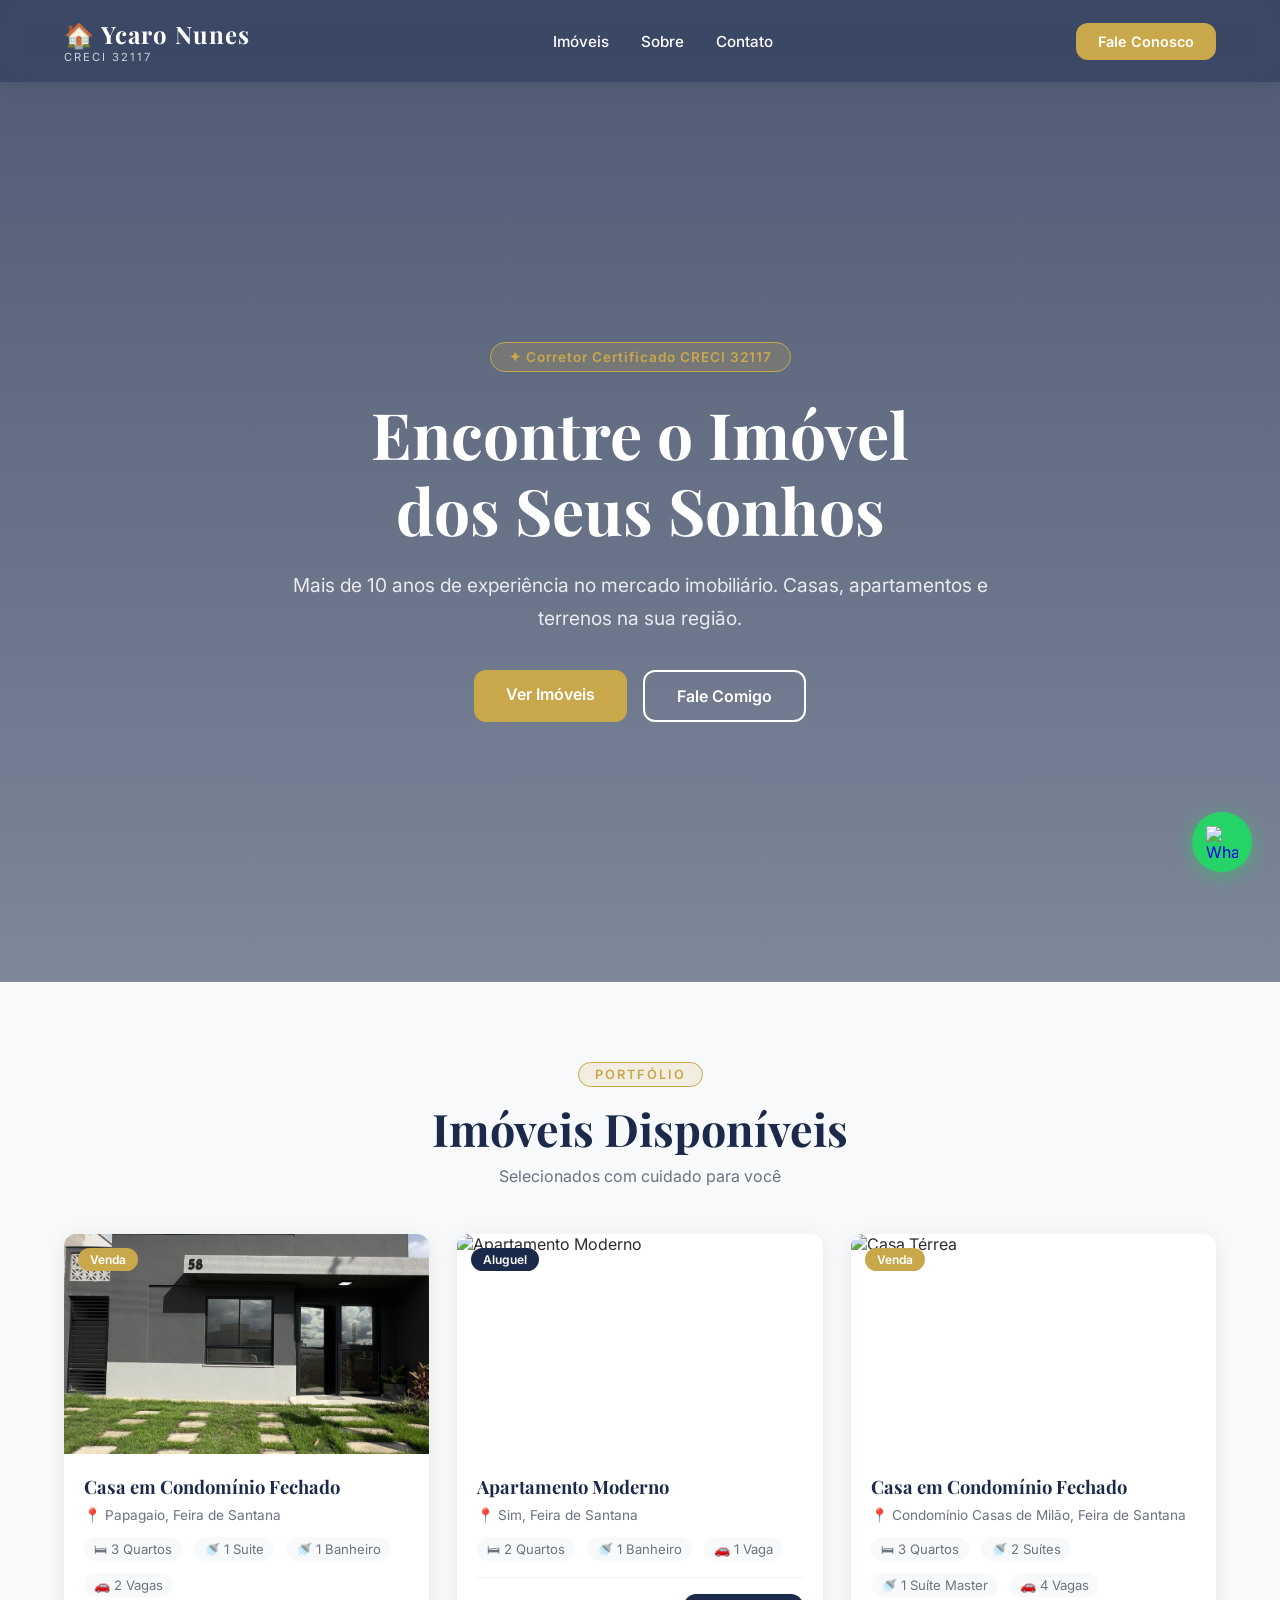
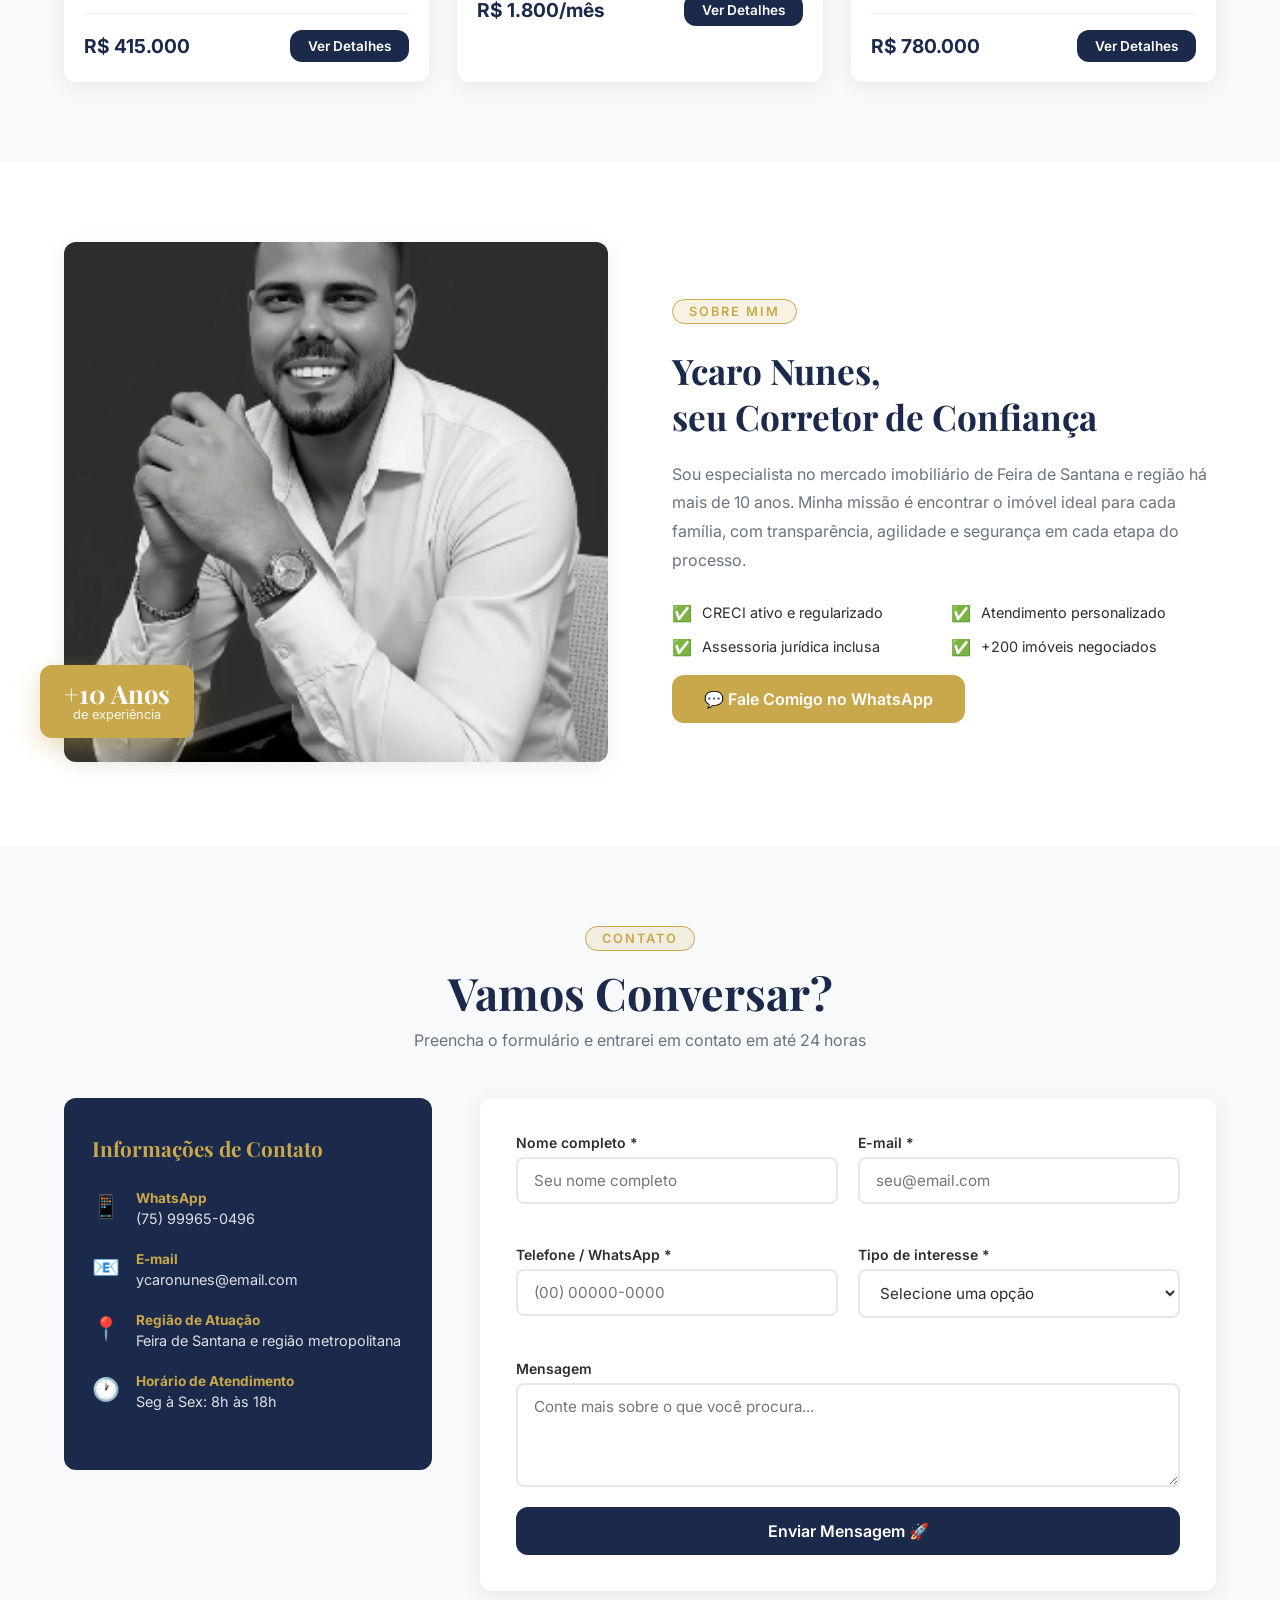
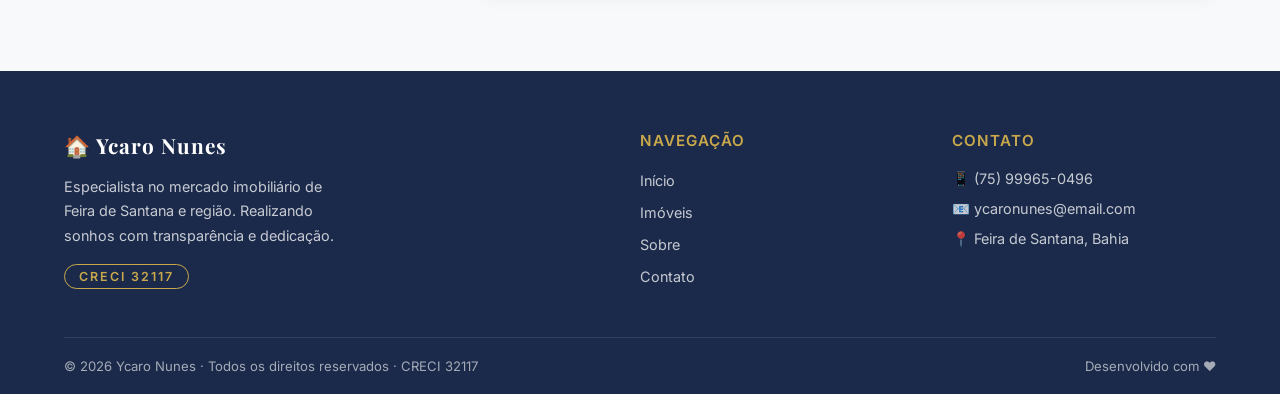
==== index.html @ d9e3348f "correcoes finais Ycaro Nunes" ====
<!doctype html>
<html lang="pt-br">
  <head>
    <meta charset="UTF-8" />
    <meta name="viewport" content="width=device-width, initial-scale=1.0" />
    <title>Ycaro Nunes | Corretor de Imóveis - CRECI 32117</title>
    <link
      href="https://fonts.googleapis.com/css2?family=Inter:wght@400;500;600&family=Playfair+Display:wght@700&display=swap"
      rel="stylesheet"
    />
    <link rel="stylesheet" href="assets/css/style.css" />
  </head>
  <body>
    <header class="header" id="header">
      <div class="container">
        <a href="#" class="logo">
          🏠 Ycaro Nunes <span class="logo-creci">CRECI 32117</span>
        </a>

        <nav class="nav" id="nav">
          <ul class="nav-list">
            <li><a href="#imoveis">Imóveis</a></li>
            <li><a href="#sobre">Sobre</a></li>
            <li><a href="#contato">Contato</a></li>
          </ul>
        </nav>

        <a href="#contato" class="btn-cta">Fale Conosco</a>
        <button class="hamburger" id="hamburger">☰</button>
      </div>
    </header>

    <section class="hero" id="inicio">
      <div class="hero-overlay"></div>
      <div class="hero-content">
        <span class="hero-badge">✦ Corretor Certificado CRECI 32117</span>
        <h1 class="hero-titulo">
          Encontre o Imóvel <br />
          dos Seus Sonhos
        </h1>
        <p class="hero-subtitulo">
          Mais de 10 anos de experiência no mercado imobiliário. Casas,
          apartamentos e terrenos na sua região.
        </p>
        <div class="hero-botoes">
          <a href="#imoveis" class="btn-primario">Ver Imóveis</a>
          <a href="#contato" class="btn-secundario">Fale Comigo</a>
        </div>
      </div>
    </section>

    <section class="imoveis" id="imoveis">
      <div class="imoveis-container">
        <div class="secao-titulo animate">
          <span class="secao-badge">Portfólio</span>
          <h2>Imóveis Disponíveis</h2>
          <p>Selecionados com cuidado para você</p>
        </div>

        <div class="cards-grid">
          <div class="card animate delay-1">
            <div class="card-imagem">
              <img
                src="assets/images/papagaio/like-0/frente.jpg"
                alt="Casa em Condomínio"
              />
              <span class="card-tag">Venda</span>
            </div>
            <div class="card-corpo">
              <h3 class="card-titulo">Casa em Condomínio Fechado</h3>
              <p class="card-localizacao">📍 Papagaio, Feira de Santana</p>
              <div class="card-detalhes">
                <span>🛏 3 Quartos</span>
                <span>🚿 1 Suite</span>
                <span>🚿 1 Banheiro</span>
                <span>🚗 2 Vagas</span>
              </div>
              <div class="card-rodape">
                <strong class="card-preco">R$ 415.000</strong>
                <a
                  href="https://wa.me/5575999650496?text=Olá%20Ycaro!%20Tenho%20interesse%20neste%20imóvel."
                  target="_blank"
                  class="card-btn"
                  >Ver Detalhes</a
                >
              </div>
            </div>
          </div>

          <div class="card animate delay-2">
            <div class="card-imagem">
              <img
                src="https://images.unsplash.com/photo-1522708323590-d24dbb6b0267?w=600"
                alt="Apartamento Moderno"
              />
              <span class="card-tag tag-aluguel">Aluguel</span>
            </div>
            <div class="card-corpo">
              <h3 class="card-titulo">Apartamento Moderno</h3>
              <p class="card-localizacao">📍 Sim, Feira de Santana</p>
              <div class="card-detalhes">
                <span>🛏 2 Quartos</span>
                <span>🚿 1 Banheiro</span>
                <span>🚗 1 Vaga</span>
              </div>
              <div class="card-rodape">
                <strong class="card-preco">R$ 1.800/mês</strong>
                <a
                  href="https://wa.me/5575999650496?text=Olá%20Ycaro!%20Tenho%20interesse%20neste%20imóvel."
                  target="_blank"
                  class="card-btn"
                  >Ver Detalhes</a
                >
              </div>
            </div>
          </div>

          <div class="card animate delay-3">
            <div class="card-imagem">
              <img
                src="assets/images/Sim/Casas-de-Milao/casa0/principal.jpg"
                alt="Casa Térrea"
              />
              <span class="card-tag">Venda</span>
            </div>
            <div class="card-corpo">
              <h3 class="card-titulo">Casa em Condomínio Fechado</h3>
              <p class="card-localizacao">
                📍 Condomínio Casas de Milão, Feira de Santana
              </p>
              <div class="card-detalhes">
                <span>🛏 3 Quartos</span>
                <span>🚿 2 Suítes</span>
                <span>🚿 1 Suíte Master</span>
                <span>🚗 4 Vagas</span>
              </div>
              <div class="card-rodape">
                <strong class="card-preco">R$ 780.000</strong>
                <a
                  href="https://wa.me/5575999650496?text=Olá%20Ycaro!%20Tenho%20interesse%20neste%20imóvel."
                  target="_blank"
                  class="card-btn"
                  >Ver Detalhes</a
                >
              </div>
            </div>
          </div>
        </div>
      </div>
    </section>

    <section class="sobre" id="sobre">
      <div class="sobre-container">
        <div class="sobre-imagem animate-esquerda">
          <img
            src="assets/images/foto-sobre.jpg"
            alt="Ycaro Nunes - Corretor"
          />
          <div class="sobre-card-flutuante">
            <strong>+10 Anos</strong>
            <span>de experiência</span>
          </div>
        </div>

        <div class="sobre-conteudo animate-direita">
          <span class="secao-badge">Sobre Mim</span>
          <h2 class="sobre-titulo">
            Ycaro Nunes, <br />seu Corretor de Confiança
          </h2>
          <p class="sobre-texto">
            Sou especialista no mercado imobiliário de Feira de Santana e região
            há mais de 10 anos. Minha missão é encontrar o imóvel ideal para
            cada família, com transparência, agilidade e segurança em cada etapa
            do processo.
          </p>

          <div class="sobre-diferenciais">
            <div class="diferencial">
              <span class="diferencial-icone">✅</span>
              <span>CRECI ativo e regularizado</span>
            </div>
            <div class="diferencial">
              <span class="diferencial-icone">✅</span>
              <span>Atendimento personalizado</span>
            </div>
            <div class="diferencial">
              <span class="diferencial-icone">✅</span>
              <span>Assessoria jurídica inclusa</span>
            </div>
            <div class="diferencial">
              <span class="diferencial-icone">✅</span>
              <span>+200 imóveis negociados</span>
            </div>
          </div>

          <a
            href="https://wa.me/5575999650496?text=Olá%20Ycaro!%20Gostaria%20de%20conhecer%20seus%20imóveis."
            target="_blank"
            class="btn-primario"
          >
            💬 Fale Comigo no WhatsApp
          </a>
        </div>
      </div>
    </section>

    <section class="contato" id="contato">
      <div class="contato-container">
        <div class="secao-titulo animate">
          <span class="secao-badge">Contato</span>
          <h2>Vamos Conversar?</h2>
          <p>Preencha o formulário e entrarei em contato em até 24 horas</p>
        </div>

        <div class="contato-wrapper animate">
          <div class="contato-info">
            <h3>Informações de Contato</h3>
            <div class="info-item">
              <span class="info-icone">📱</span>
              <div>
                <strong>WhatsApp</strong>
                <p>(75) 99965-0496</p>
              </div>
            </div>
            <div class="info-item">
              <span class="info-icone">📧</span>
              <div>
                <strong>E-mail</strong>
                <p>ycaronunes@email.com</p>
              </div>
            </div>
            <div class="info-item">
              <span class="info-icone">📍</span>
              <div>
                <strong>Região de Atuação</strong>
                <p>Feira de Santana e região metropolitana</p>
              </div>
            </div>
            <div class="info-item">
              <span class="info-icone">🕐</span>
              <div>
                <strong>Horário de Atendimento</strong>
                <p>Seg à Sex: 8h às 18h</p>
              </div>
            </div>
          </div>

          <form class="formulario" id="formulario" novalidate>
            <div class="campo-grupo">
              <label for="nome">Nome completo *</label>
              <input
                type="text"
                id="nome"
                name="nome"
                placeholder="Seu nome completo"
              />
              <span class="erro" id="erro-nome"></span>
            </div>

            <div class="campo-grupo">
              <label for="email">E-mail *</label>
              <input
                type="email"
                id="email"
                name="email"
                placeholder="seu@email.com"
              />
              <span class="erro" id="erro-email"></span>
            </div>

            <div class="campo-grupo">
              <label for="telefone">Telefone / WhatsApp *</label>
              <input
                type="tel"
                id="telefone"
                name="telefone"
                placeholder="(00) 00000-0000"
              />
              <span class="erro" id="erro-telefone"></span>
            </div>

            <div class="campo-grupo">
              <label for="interesse">Tipo de interesse *</label>
              <select id="interesse" name="interesse">
                <option value="">Selecione uma opção</option>
                <option value="comprar">Quero Comprar</option>
                <option value="alugar">Quero Alugar</option>
                <option value="vender">Quero Vender</option>
                <option value="avaliar">Quero Avaliar meu Imóvel</option>
              </select>
              <span class="erro" id="erro-interesse"></span>
            </div>

            <div class="campo-grupo campo-full">
              <label for="mensagem">Mensagem</label>
              <textarea
                id="mensagem"
                name="mensagem"
                rows="4"
                placeholder="Conte mais sobre o que você procura..."
              ></textarea>
            </div>

            <button type="submit" class="btn-submit" id="btn-submit">
              Enviar Mensagem 🚀
            </button>

            <div class="form-sucesso" id="form-sucesso">
              ✅ Mensagem enviada! Entrarei em contato em breve.
            </div>
          </form>
        </div>
      </div>
    </section>

    <footer class="footer">
      <div class="footer-container animate">
        <div class="footer-marca">
          <a href="#" class="logo">🏠 Ycaro Nunes</a>
          <p>
            Especialista no mercado imobiliário de Feira de Santana e região.
            Realizando sonhos com transparência e dedicação.
          </p>
          <span class="footer-creci">CRECI 32117</span>
        </div>

        <div class="footer-links">
          <h4>Navegação</h4>
          <ul>
            <li><a href="#inicio">Início</a></li>
            <li><a href="#imoveis">Imóveis</a></li>
            <li><a href="#sobre">Sobre</a></li>
            <li><a href="#contato">Contato</a></li>
          </ul>
        </div>

        <div class="footer-contato">
          <h4>Contato</h4>
          <ul>
            <li>
              <a href="https://wa.me/5575999650496" target="_blank">
                📱 (75) 99965-0496
              </a>
            </li>
            <li>
              <a href="mailto:ycaronunes@email.com">
                📧 ycaronunes@email.com
              </a>
            </li>
            <li>📍 Feira de Santana, Bahia</li>
          </ul>
        </div>
      </div>

      <div class="footer-bottom">
        <p>© 2026 Ycaro Nunes · Todos os direitos reservados · CRECI 32117</p>
        <p>Desenvolvido com ❤️</p>
      </div>
    </footer>

    <a
      href="https://wa.me/5575999650496?text=Olá%20Ycaro!%20Vim%20pelo%20site%20e%20gostaria%20de%20mais%20informações."
      target="_blank"
      class="whatsapp-flutuante"
      title="Fale comigo no WhatsApp"
    >
      <img
        src="https://upload.wikimedia.org/wikipedia/commons/6/6b/WhatsApp.svg"
        alt="WhatsApp"
      />
    </a>

    <script src="assets/js/script.js"></script>
  </body>
</html>
---- assets/css/style.css ----
* {
    margin: 0;
    padding: 0;
    box-sizing: border-box;
}

html {
    scroll-behavior: smooth;
}

:root {
    --cor-primaria: #1B2A4A;
    --cor-destaque: #C9A84C;
    --cor-fundo: #F8F9FA;
    --cor-texto: #2D2D2D;
    --cor-suave: #6B7280;
    --fonte-titulo: 'Playfair Display', serif;
    --fonte-corpo: 'Inter', sans-serif;
    --sombra: 0 4px 20px rgba(0, 0, 0, 0.08);
    --raio: 12px;
}

body {
    font-family: var(--fonte-corpo);
    background-color: var(--cor-fundo);
    color: var(--cor-texto);
}

.container {
    width: 90%;
    max-width: 1200px;
    margin: 0 auto;
    display: flex;
    align-items: center;
    justify-content: space-between;
}

.header {
    position: sticky;
    top: 0;
    z-index: 1000;
    background: rgba(27, 42, 74, 0.85);
    -webkit-backdrop-filter: blur(12px);
    backdrop-filter: blur(12px);
    padding: 18px 0;
    box-shadow: var(--sombra);
}

.logo {
    font-family: var(--fonte-titulo);
    font-size: 1.5rem;
    color: white;
    text-decoration: none;
    font-weight: 700;
    letter-spacing: 1px;
}

.logo-creci {
    font-size: 0.7rem;
    font-family: var(--fonte-corpo);
    font-weight: 400;
    opacity: 0.75;
    display: block;
    letter-spacing: 2px;
}

.nav-list {
    list-style: none;
    display: flex;
    gap: 32px;
}

.nav-list a {
    color: white;
    text-decoration: none;
    font-size: 0.95rem;
    font-weight: 500;
    transition: color 0.3s;
}

.nav-list a:hover {
    color: var(--cor-destaque);
}

.btn-cta {
    background-color: var(--cor-destaque);
    color: white;
    padding: 10px 22px;
    border-radius: var(--raio);
    text-decoration: none;
    font-weight: 600;
    font-size: 0.9rem;
    transition: opacity 0.3s;
}

.btn-cta:hover {
    opacity: 0.85;
}

.hamburger {
    display: none;
    background: none;
    border: none;
    color: white;
    font-size: 1.8rem;
    cursor: pointer;
}

.hero {
    position: relative;
    min-height: 100vh;
    background-image: url('https://images.unsplash.com/photo-1600596542815-ffad4c1539a9?w=1600');
    background-size: cover;
    background-position: center;
    display: flex;
    align-items: center;
    justify-content: center;
    text-align: center;
}

.hero-overlay {
    position: absolute;
    inset: 0;
    background: linear-gradient(to bottom, rgba(27, 42, 74, 0.75), rgba(27, 42, 74, 0.55));
}

.hero-content {
    position: relative;
    z-index: 2;
    max-width: 750px;
    padding: 0 20px;
}

.hero-badge {
    display: inline-block;
    background: rgba(201, 168, 76, 0.2);
    border: 1px solid var(--cor-destaque);
    color: var(--cor-destaque);
    padding: 6px 18px;
    border-radius: 50px;
    font-size: 0.85rem;
    font-weight: 600;
    letter-spacing: 1px;
    margin-bottom: 24px;
}

.hero-titulo {
    font-family: var(--fonte-titulo);
    font-size: clamp(2.2rem, 6vw, 4rem);
    color: white;
    line-height: 1.2;
    margin-bottom: 20px;
}

.hero-subtitulo {
    font-size: clamp(1rem, 2.5vw, 1.2rem);
    color: rgba(255, 255, 255, 0.85);
    line-height: 1.7;
    margin-bottom: 36px;
}

.hero-botoes {
    display: flex;
    gap: 16px;
    justify-content: center;
    flex-wrap: wrap;
}

.btn-primario {
    background-color: var(--cor-destaque);
    color: white;
    padding: 14px 32px;
    border-radius: var(--raio);
    text-decoration: none;
    font-weight: 600;
    font-size: 1rem;
    transition: opacity 0.3s;
}

.btn-primario:hover {
    opacity: 0.85;
}

.btn-secundario {
    background: transparent;
    color: white;
    padding: 14px 32px;
    border-radius: var(--raio);
    text-decoration: none;
    font-weight: 600;
    font-size: 1rem;
    border: 2px solid white;
    transition: all 0.3s;
}

.btn-secundario:hover {
    background: white;
    color: var(--cor-primaria);
}

.imoveis {
    padding: 80px 0;
    background-color: var(--cor-fundo);
}

.imoveis-container {
    width: 90%;
    max-width: 1200px;
    margin: 0 auto;
}

.secao-titulo {
    text-align: center;
    margin-bottom: 48px;
}

.secao-badge {
    display: inline-block;
    background: rgba(201, 168, 76, 0.15);
    color: var(--cor-destaque);
    border: 1px solid var(--cor-destaque);
    padding: 4px 16px;
    border-radius: 50px;
    font-size: 0.8rem;
    font-weight: 600;
    letter-spacing: 2px;
    text-transform: uppercase;
    margin-bottom: 12px;
}

.secao-titulo h2 {
    font-family: var(--fonte-titulo);
    font-size: clamp(1.8rem, 4vw, 2.8rem);
    color: var(--cor-primaria);
    margin-bottom: 8px;
}

.secao-titulo p {
    color: var(--cor-suave);
    font-size: 1rem;
}

.cards-grid {
    display: grid;
    grid-template-columns: repeat(auto-fit, minmax(300px, 1fr));
    gap: 28px;
}

.card {
    background: white;
    border-radius: var(--raio);
    overflow: hidden;
    box-shadow: var(--sombra);
    transition: transform 0.3s, box-shadow 0.3s;
}

.card:hover {
    transform: translateY(-6px);
    box-shadow: 0 12px 32px rgba(0, 0, 0, 0.12);
}

.card-imagem {
    position: relative;
    height: 220px;
    overflow: hidden;
}

.card-imagem img {
    width: 100%;
    height: 100%;
    object-fit: cover;
    transition: transform 0.4s;
}

.card:hover .card-imagem img {
    transform: scale(1.05);
}

.card-tag {
    position: absolute;
    top: 14px;
    left: 14px;
    background: var(--cor-destaque);
    color: white;
    padding: 4px 12px;
    border-radius: 50px;
    font-size: 0.75rem;
    font-weight: 600;
}

.tag-aluguel {
    background: var(--cor-primaria);
}

.card-corpo {
    padding: 20px;
}

.card-titulo {
    font-family: var(--fonte-titulo);
    font-size: 1.15rem;
    color: var(--cor-primaria);
    margin-bottom: 8px;
}

.card-localizacao {
    color: var(--cor-suave);
    font-size: 0.85rem;
    margin-bottom: 14px;
}

.card-detalhes {
    display: flex;
    gap: 12px;
    flex-wrap: wrap;
    margin-bottom: 16px;
    padding-bottom: 16px;
    border-bottom: 1px solid #f0f0f0;
}

.card-detalhes span {
    font-size: 0.82rem;
    color: var(--cor-suave);
    background: var(--cor-fundo);
    padding: 4px 10px;
    border-radius: 50px;
}

.card-rodape {
    display: flex;
    align-items: center;
    justify-content: space-between;
}

.card-preco {
    font-size: 1.2rem;
    color: var(--cor-primaria);
    font-weight: 700;
}

.card-btn {
    background: var(--cor-primaria);
    color: white;
    padding: 8px 18px;
    border-radius: var(--raio);
    text-decoration: none;
    font-size: 0.85rem;
    font-weight: 600;
    transition: background 0.3s;
}

.card-btn:hover {
    background: var(--cor-destaque);
}

.sobre {
    padding: 80px 0;
    background: white;
}

.sobre-container {
    width: 90%;
    max-width: 1200px;
    margin: 0 auto;
    display: grid;
    grid-template-columns: 1fr 1fr;
    gap: 64px;
    align-items: center;
}

.sobre-imagem {
    position: relative;
}

.sobre-imagem img {
    width: 100%;
    height: 520px;
    object-fit: cover;
    border-radius: var(--raio);
    box-shadow: var(--sombra);
}

.sobre-card-flutuante {
    position: absolute;
    bottom: 28px;
    left: -24px;
    background: var(--cor-destaque);
    color: white;
    padding: 16px 24px;
    border-radius: var(--raio);
    box-shadow: 0 8px 24px rgba(201, 168, 76, 0.4);
    display: flex;
    flex-direction: column;
    align-items: center;
}

.sobre-card-flutuante strong {
    font-size: 1.6rem;
    font-family: var(--fonte-titulo);
    line-height: 1;
}

.sobre-card-flutuante span {
    font-size: 0.8rem;
    opacity: 0.9;
}

.sobre-titulo {
    font-family: var(--fonte-titulo);
    font-size: clamp(1.6rem, 3vw, 2.2rem);
    color: var(--cor-primaria);
    margin: 12px 0 20px;
    line-height: 1.3;
}

.sobre-texto {
    color: var(--cor-suave);
    line-height: 1.8;
    margin-bottom: 28px;
    font-size: 1rem;
}

.sobre-diferenciais {
    display: grid;
    grid-template-columns: 1fr 1fr;
    gap: 14px;
    margin-bottom: 32px;
}

.diferencial {
    display: flex;
    align-items: center;
    gap: 10px;
    font-size: 0.9rem;
    color: var(--cor-texto);
}

.diferencial-icone {
    font-size: 1rem;
}

.whatsapp-flutuante {
    position: fixed;
    bottom: 28px;
    right: 28px;
    width: 60px;
    height: 60px;
    background: #25D366;
    border-radius: 50%;
    display: flex;
    align-items: center;
    justify-content: center;
    box-shadow: 0 4px 20px rgba(37, 211, 102, 0.5);
    z-index: 9999;
    transition: transform 0.3s;
}

.whatsapp-flutuante:hover {
    transform: scale(1.1);
}

.whatsapp-flutuante img {
    width: 32px;
    height: 32px;
}


.contato {
    padding: 80px 0;
    background: var(--cor-fundo);
}

.contato-container {
    width: 90%;
    max-width: 1200px;
    margin: 0 auto;
}

.contato-wrapper {
    display: grid;
    grid-template-columns: 1fr 2fr;
    gap: 48px;
    align-items: start;
    margin-top: 48px;
}

.contato-info {
    background: var(--cor-primaria);
    padding: 36px 28px;
    border-radius: var(--raio);
    color: white;
}

.contato-info h3 {
    font-family: var(--fonte-titulo);
    font-size: 1.3rem;
    margin-bottom: 28px;
    color: var(--cor-destaque);
}

.info-item {
    display: flex;
    align-items: flex-start;
    gap: 16px;
    margin-bottom: 24px;
}

.info-icone {
    font-size: 1.4rem;
    margin-top: 2px;
}

.info-item strong {
    display: block;
    font-size: 0.85rem;
    color: var(--cor-destaque);
    margin-bottom: 4px;
}

.info-item p {
    font-size: 0.9rem;
    opacity: 0.85;
}

.formulario {
    background: white;
    padding: 36px;
    border-radius: var(--raio);
    box-shadow: var(--sombra);
    display: grid;
    grid-template-columns: 1fr 1fr;
    gap: 20px;
}

.campo-grupo {
    display: flex;
    flex-direction: column;
    gap: 6px;
}

.campo-full {
    grid-column: 1 / -1;
}

.campo-grupo label {
    font-size: 0.875rem;
    font-weight: 600;
    color: var(--cor-texto);
}

.campo-grupo input,
.campo-grupo select,
.campo-grupo textarea {
    padding: 12px 16px;
    border: 2px solid #e5e7eb;
    border-radius: 8px;
    font-family: var(--fonte-corpo);
    font-size: 0.95rem;
    color: var(--cor-texto);
    transition: border-color 0.3s;
    outline: none;
    background: white;
}

.campo-grupo input:focus,
.campo-grupo select:focus,
.campo-grupo textarea:focus {
    border-color: var(--cor-primaria);
}

.campo-grupo input.invalido,
.campo-grupo select.invalido,
.campo-grupo textarea.invalido {
    border-color: #ef4444;
}

.erro {
    font-size: 0.78rem;
    color: #ef4444;
    min-height: 16px;
}

.btn-submit {
    grid-column: 1 / -1;
    background: var(--cor-primaria);
    color: white;
    padding: 14px;
    border: none;
    border-radius: var(--raio);
    font-size: 1rem;
    font-weight: 600;
    font-family: var(--fonte-corpo);
    cursor: pointer;
    transition: background 0.3s;
}

.btn-submit:hover {
    background: var(--cor-destaque);
}

.form-sucesso {
    grid-column: 1 / -1;
    display: none;
    text-align: center;
    background: #f0fdf4;
    border: 1px solid #86efac;
    color: #16a34a;
    padding: 14px;
    border-radius: 8px;
    font-weight: 600;
}


.footer {
    background: var(--cor-primaria);
    color: white;
    padding: 60px 0 0;
}

.footer-container {
    width: 90%;
    max-width: 1200px;
    margin: 0 auto;
    display: grid;
    grid-template-columns: 2fr 1fr 1fr;
    gap: 48px;
    padding-bottom: 48px;
    border-bottom: 1px solid rgba(255, 255, 255, 0.1);
}

.footer-marca .logo {
    font-size: 1.3rem;
    display: inline-block;
    margin-bottom: 16px;
}

.footer-marca p {
    font-size: 0.9rem;
    line-height: 1.7;
    opacity: 0.75;
    margin-bottom: 16px;
    max-width: 280px;
}

.footer-creci {
    display: inline-block;
    border: 1px solid var(--cor-destaque);
    color: var(--cor-destaque);
    padding: 4px 14px;
    border-radius: 50px;
    font-size: 0.78rem;
    font-weight: 600;
    letter-spacing: 2px;
}

.footer-links h4,
.footer-contato h4 {
    font-size: 0.95rem;
    font-weight: 600;
    color: var(--cor-destaque);
    margin-bottom: 20px;
    letter-spacing: 1px;
    text-transform: uppercase;
}

.footer-links ul,
.footer-contato ul {
    list-style: none;
    display: flex;
    flex-direction: column;
    gap: 12px;
}

.footer-links a,
.footer-contato a {
    color: rgba(255, 255, 255, 0.75);
    text-decoration: none;
    font-size: 0.9rem;
    transition: color 0.3s;
}

.footer-links a:hover,
.footer-contato a:hover {
    color: var(--cor-destaque);
}

.footer-contato li {
    color: rgba(255, 255, 255, 0.75);
    font-size: 0.9rem;
}

.footer-bottom {
    width: 90%;
    max-width: 1200px;
    margin: 0 auto;
    padding: 20px 0;
    display: flex;
    justify-content: space-between;
    align-items: center;
    flex-wrap: wrap;
    gap: 8px;
}

.footer-bottom p {
    font-size: 0.82rem;
    opacity: 0.6;
}

.animate {
    opacity: 0;
    transform: translateY(40px);
    transition: opacity 0.7s ease, transform 0.7s ease;
}

.animate.visivel {
    opacity: 1;
    transform: translateY(0);
}

.animate-esquerda {
    opacity: 0;
    transform: translateX(-50px);
    transition: opacity 0.7s ease, transform 0.7s ease;
}

.animate-esquerda.visivel {
    opacity: 1;
    transform: translateX(0);
}

.animate-direita {
    opacity: 0;
    transform: translateX(50px);
    transition: opacity 0.7s ease, transform 0.7s ease;
}

.animate-direita.visivel {
    opacity: 1;
    transform: translateX(0);
}

.delay-1 {
    transition-delay: 0.1s;
}

.delay-2 {
    transition-delay: 0.2s;
}

.delay-3 {
    transition-delay: 0.3s;
}

.delay-4 {
    transition-delay: 0.4s;
}

@media (max-width: 768px) {

    /* Header */
    .hamburger {
        display: block;
    }

    .btn-cta {
        display: none;
    }

    .nav {
        display: none;
        position: absolute;
        top: 70px;
        left: 0;
        width: 100%;
        background: var(--cor-primaria);
        padding: 20px 0;
    }

    .nav.aberto {
        display: block;
    }

    .nav-list {
        flex-direction: column;
        align-items: center;
        gap: 24px;
    }

    /* Sobre */
    .sobre-container {
        grid-template-columns: 1fr;
        gap: 40px;
    }

    .sobre-card-flutuante {
        left: 16px;
    }

    .sobre-diferenciais {
        grid-template-columns: 1fr;
    }

    /* Contato */
    .contato-wrapper {
        grid-template-columns: 1fr;
    }

    .formulario {
        grid-template-columns: 1fr;
        padding: 24px 16px;
    }

    /* Footer */
    .footer-container {
        grid-template-columns: 1fr;
        gap: 32px;
    }

    .footer-bottom {
        flex-direction: column;
        text-align: center;
    }
}
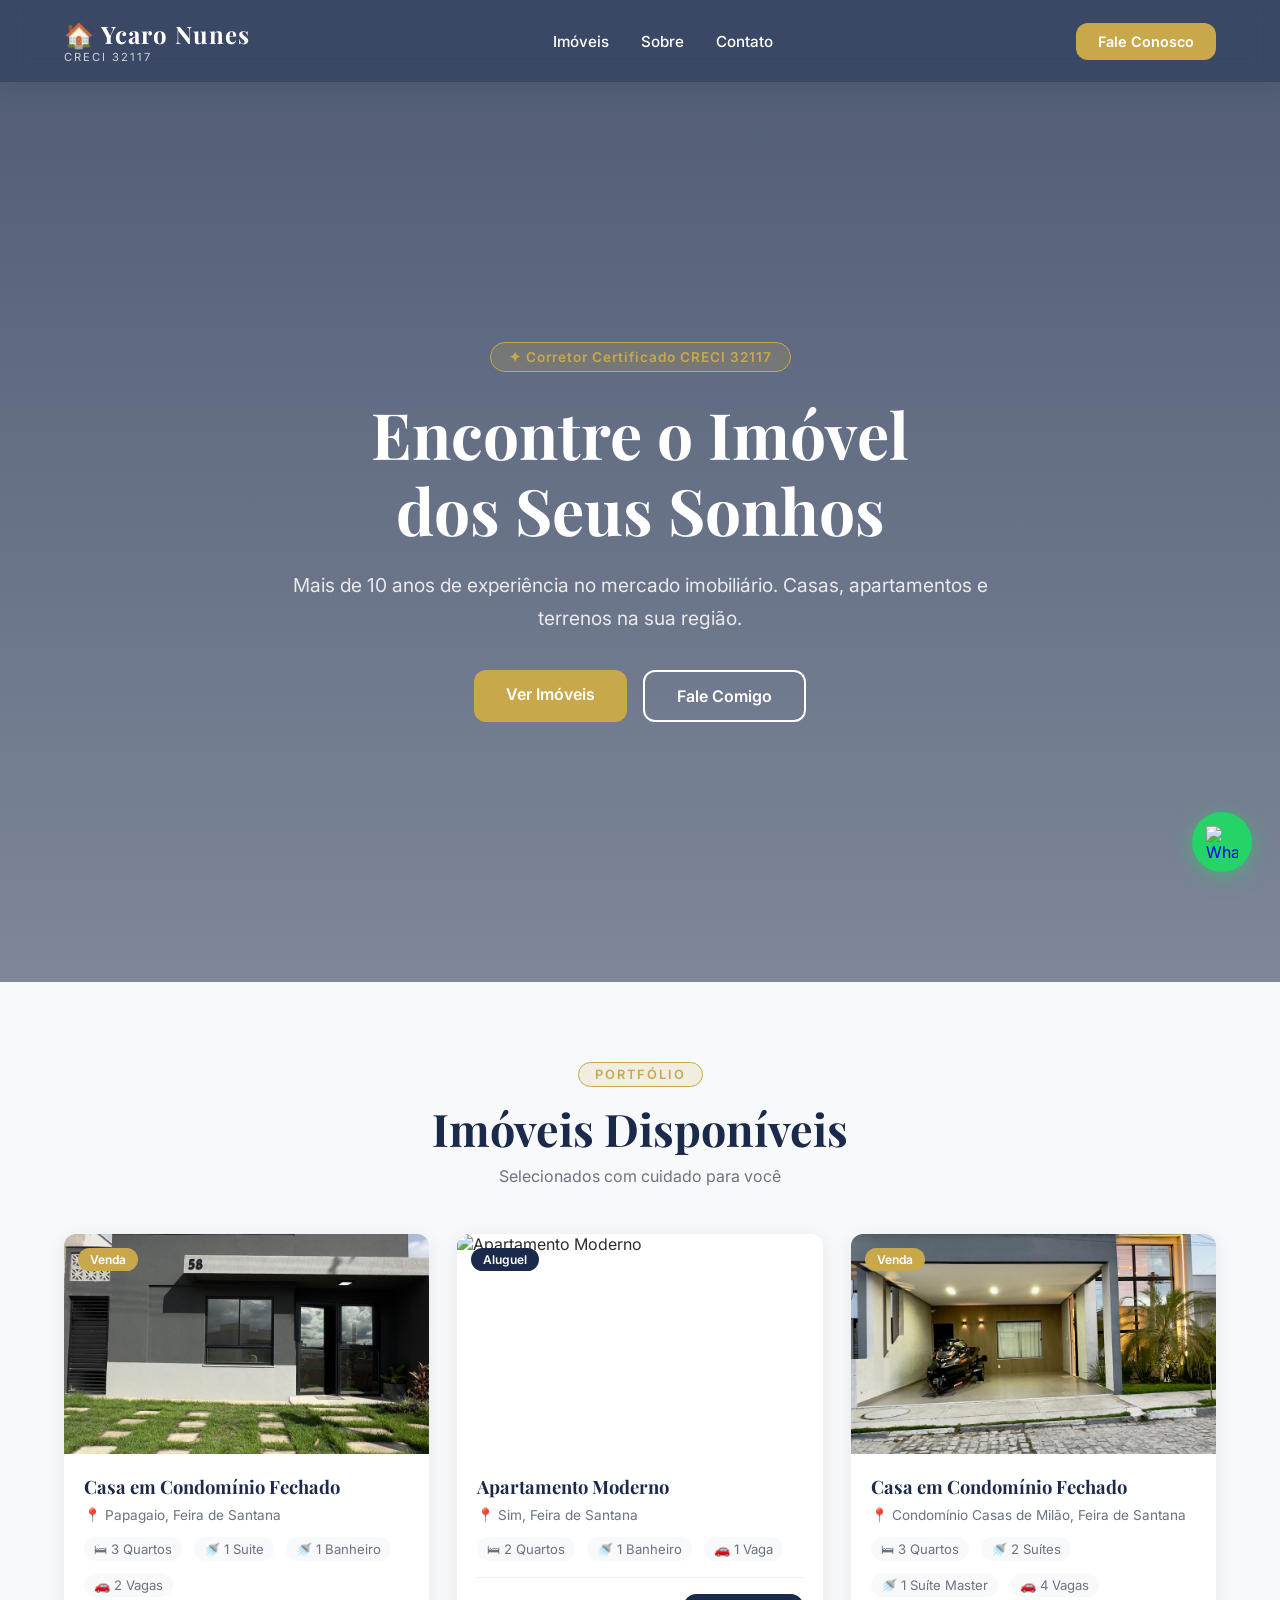
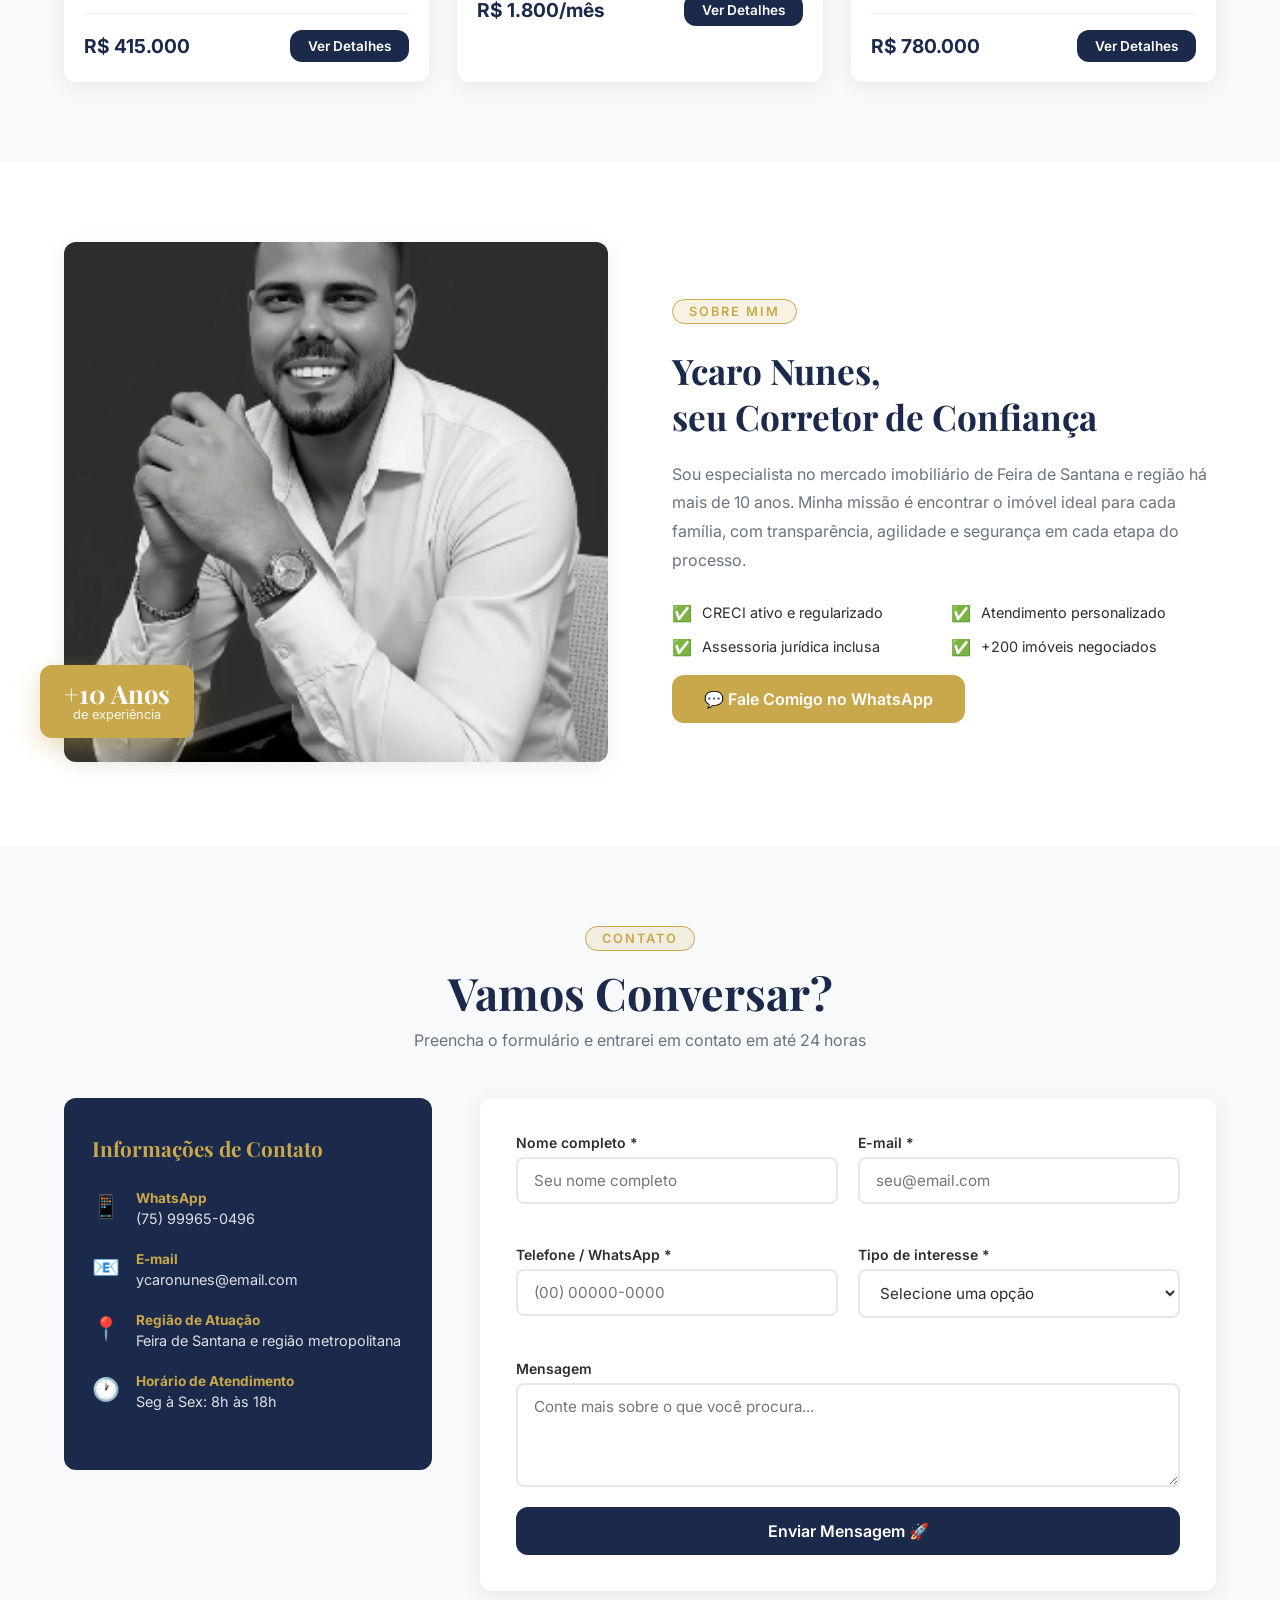
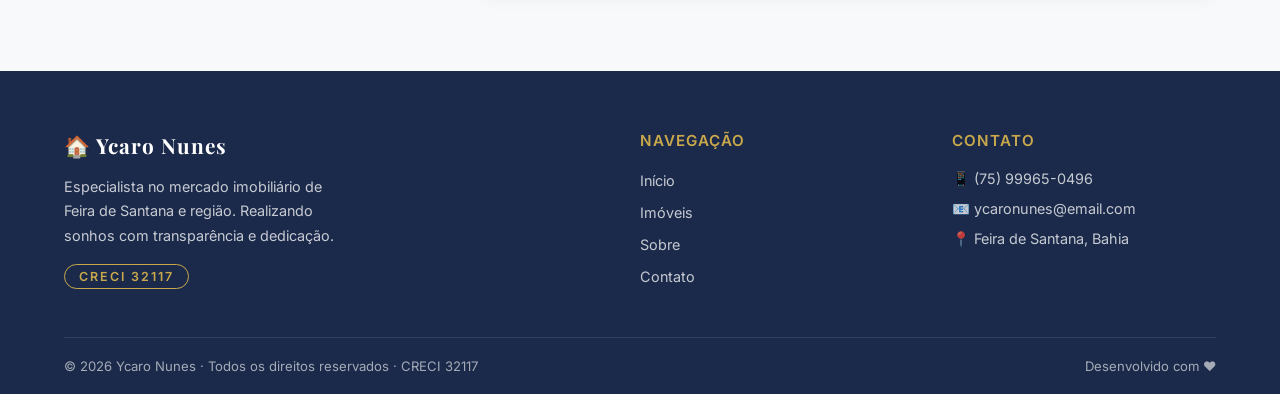
==== commit a25774a4: "corrige caminhos das imagens" ====
--- a/index.html
+++ b/index.html
@@ -118,7 +118,7 @@
           <div class="card animate delay-3">
             <div class="card-imagem">
               <img
-                src="assets/images/Sim/Casas-de-Milao/casa0/principal.jpg"
+                src="assets/images/sim/casas-de-milao/casa0/principal.jpg"
                 alt="Casa Térrea"
               />
               <span class="card-tag">Venda</span>
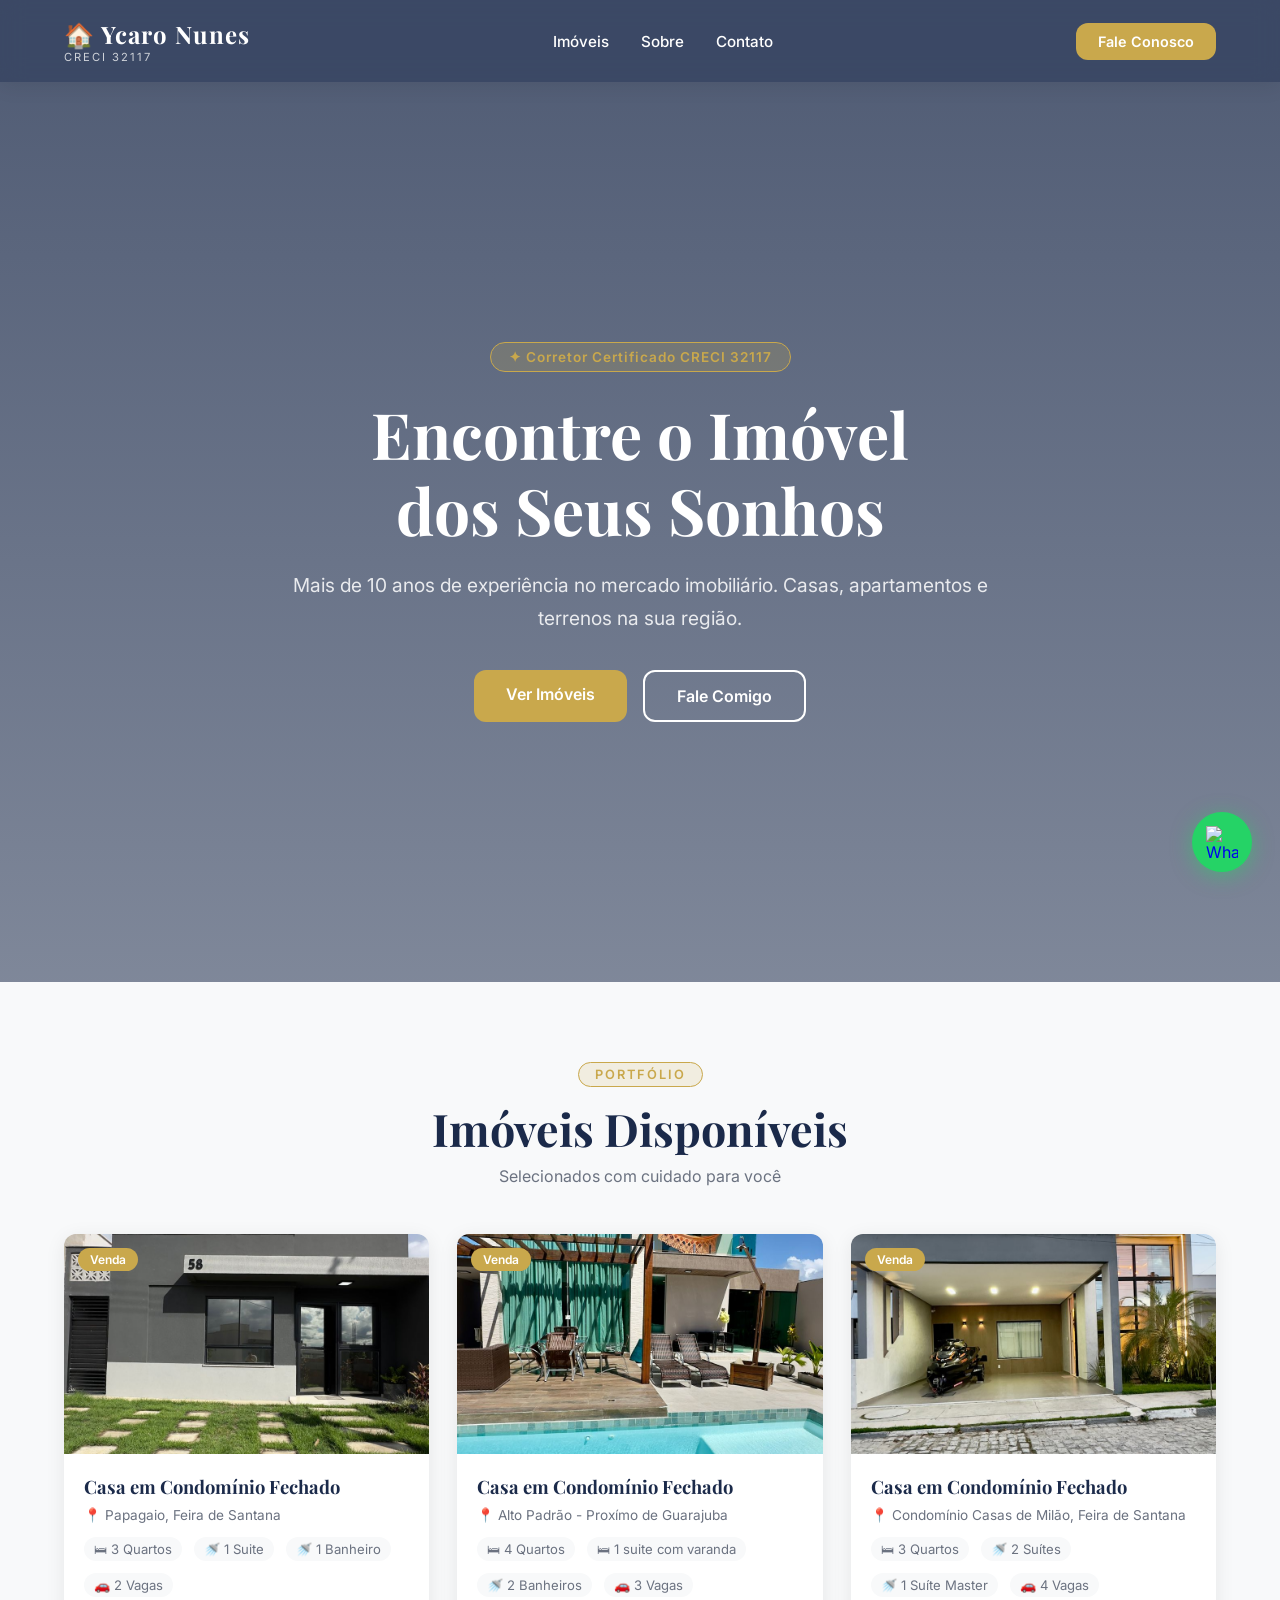
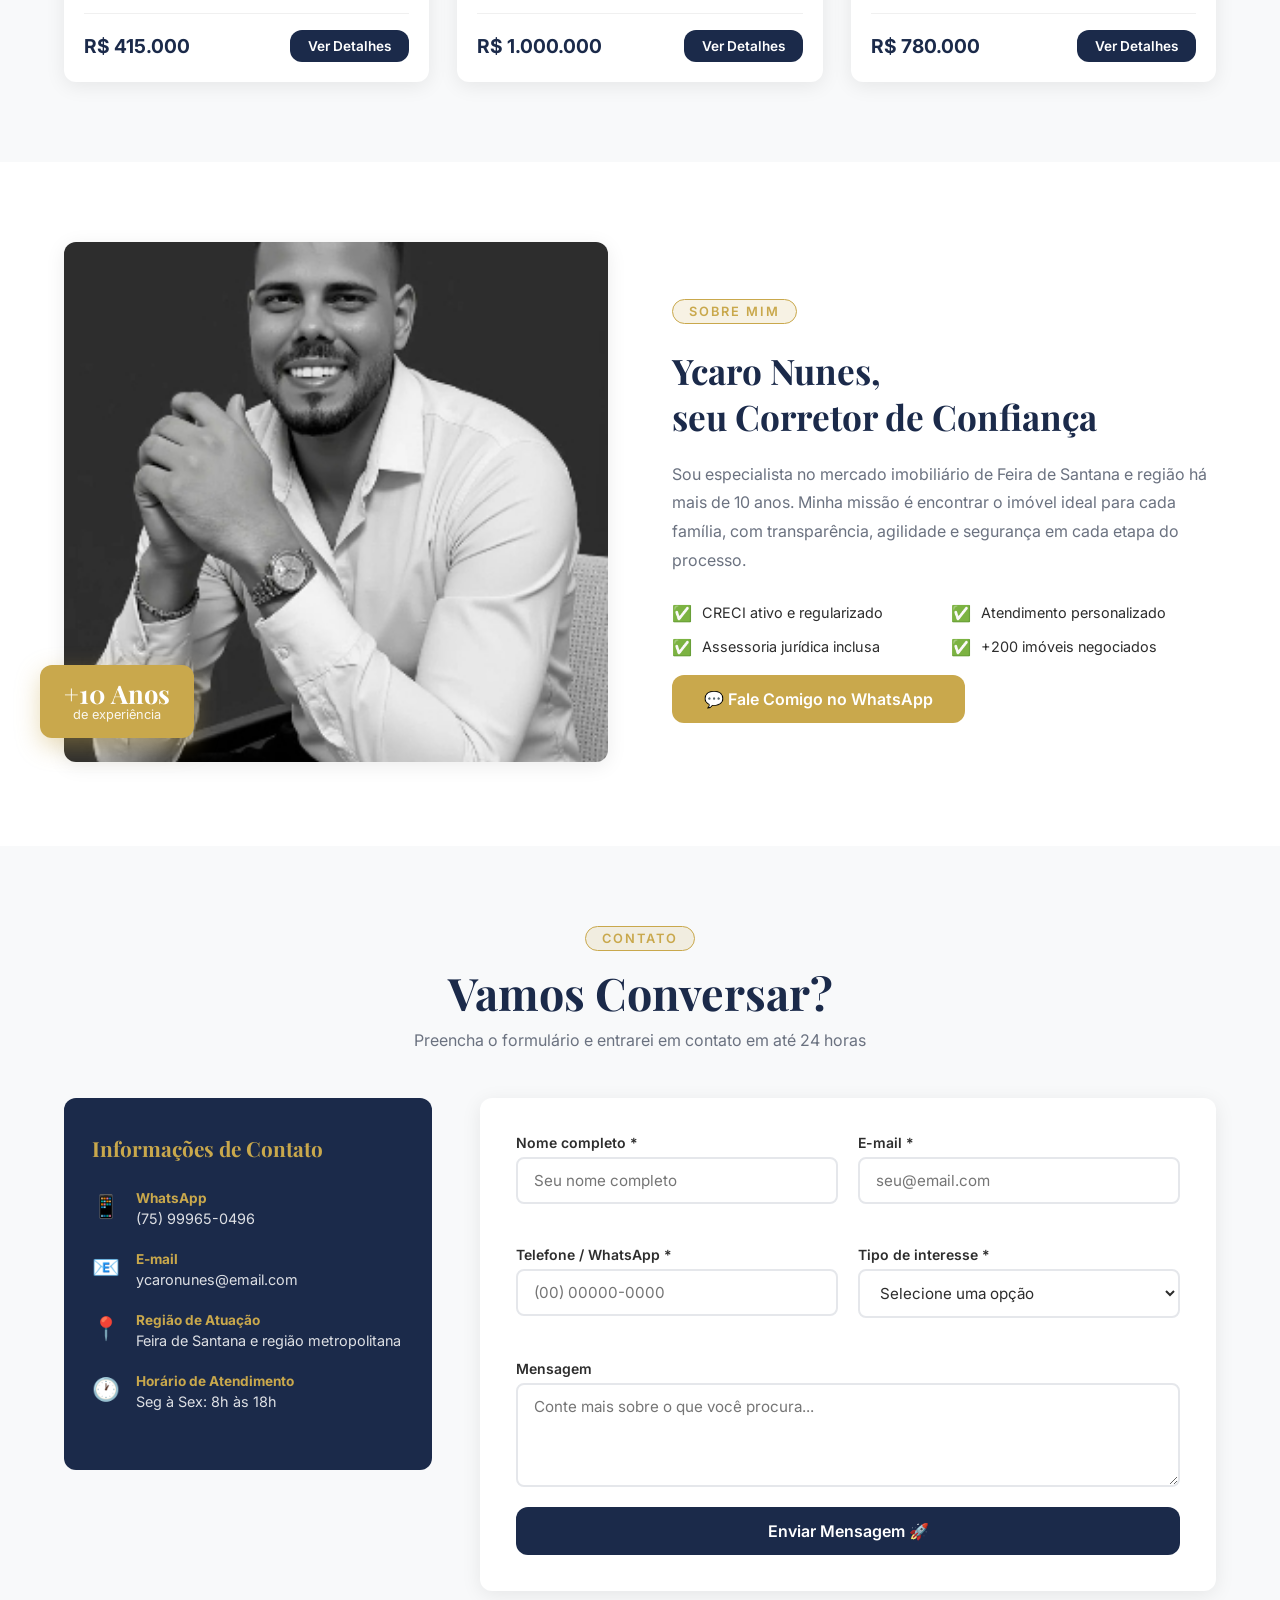
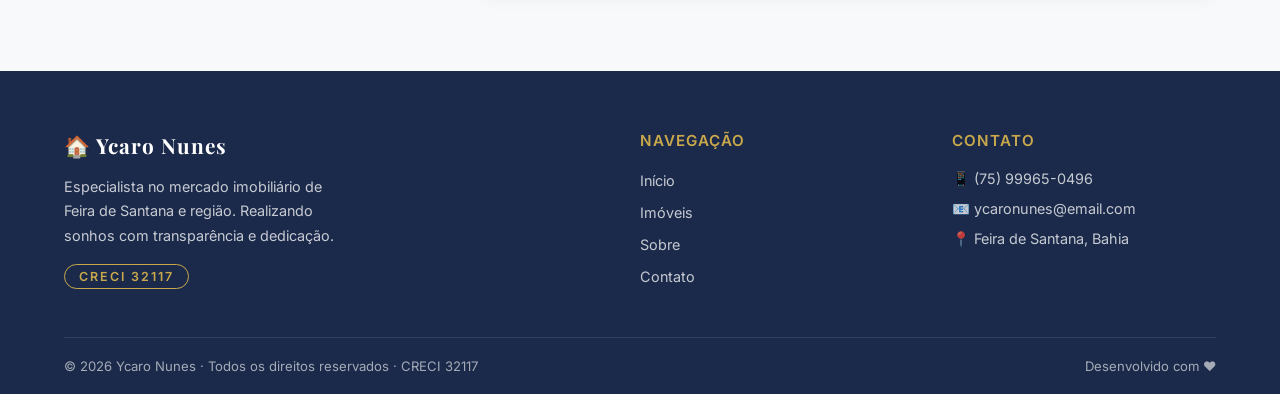
==== commit 353f01a5: "paginas de detalhes dos imoveis" ====
--- a/index.html
+++ b/index.html
@@ -77,10 +77,7 @@
               </div>
               <div class="card-rodape">
                 <strong class="card-preco">R$ 415.000</strong>
-                <a
-                  href="https://wa.me/5575999650496?text=Olá%20Ycaro!%20Tenho%20interesse%20neste%20imóvel."
-                  target="_blank"
-                  class="card-btn"
+                <a href="pages/imoveis/papagaio/like.html" class="card-btn"
                   >Ver Detalhes</a
                 >
               </div>
@@ -90,23 +87,26 @@
           <div class="card animate delay-2">
             <div class="card-imagem">
               <img
-                src="https://images.unsplash.com/photo-1522708323590-d24dbb6b0267?w=600"
+                src="/assets/images/guarajuba/casa0/principal.jpg"
                 alt="Apartamento Moderno"
               />
-              <span class="card-tag tag-aluguel">Aluguel</span>
+              <span class="card-tag tag-venda">Venda</span>
             </div>
             <div class="card-corpo">
-              <h3 class="card-titulo">Apartamento Moderno</h3>
-              <p class="card-localizacao">📍 Sim, Feira de Santana</p>
+              <h3 class="card-titulo">Casa em Condomínio Fechado</h3>
+              <p class="card-localizacao">
+                📍 Alto Padrão - Proxímo de Guarajuba
+              </p>
               <div class="card-detalhes">
-                <span>🛏 2 Quartos</span>
-                <span>🚿 1 Banheiro</span>
-                <span>🚗 1 Vaga</span>
+                <span>🛏 4 Quartos</span>
+                <span>🛏 1 suite com varanda </span>
+                <span>🚿 2 Banheiros</span>
+                <span>🚗 3 Vagas</span>
               </div>
               <div class="card-rodape">
-                <strong class="card-preco">R$ 1.800/mês</strong>
+                <strong class="card-preco">R$ 1.000.000</strong>
                 <a
-                  href="https://wa.me/5575999650496?text=Olá%20Ycaro!%20Tenho%20interesse%20neste%20imóvel."
+                  href="/pages/imoveis/guarajuba/guarajuba.html"
                   target="_blank"
                   class="card-btn"
                   >Ver Detalhes</a
@@ -136,10 +136,7 @@
               </div>
               <div class="card-rodape">
                 <strong class="card-preco">R$ 780.000</strong>
-                <a
-                  href="https://wa.me/5575999650496?text=Olá%20Ycaro!%20Tenho%20interesse%20neste%20imóvel."
-                  target="_blank"
-                  class="card-btn"
+                <a href="pages/imoveis/sim/casa-de-milao.html" class="card-btn"
                   >Ver Detalhes</a
                 >
               </div>
